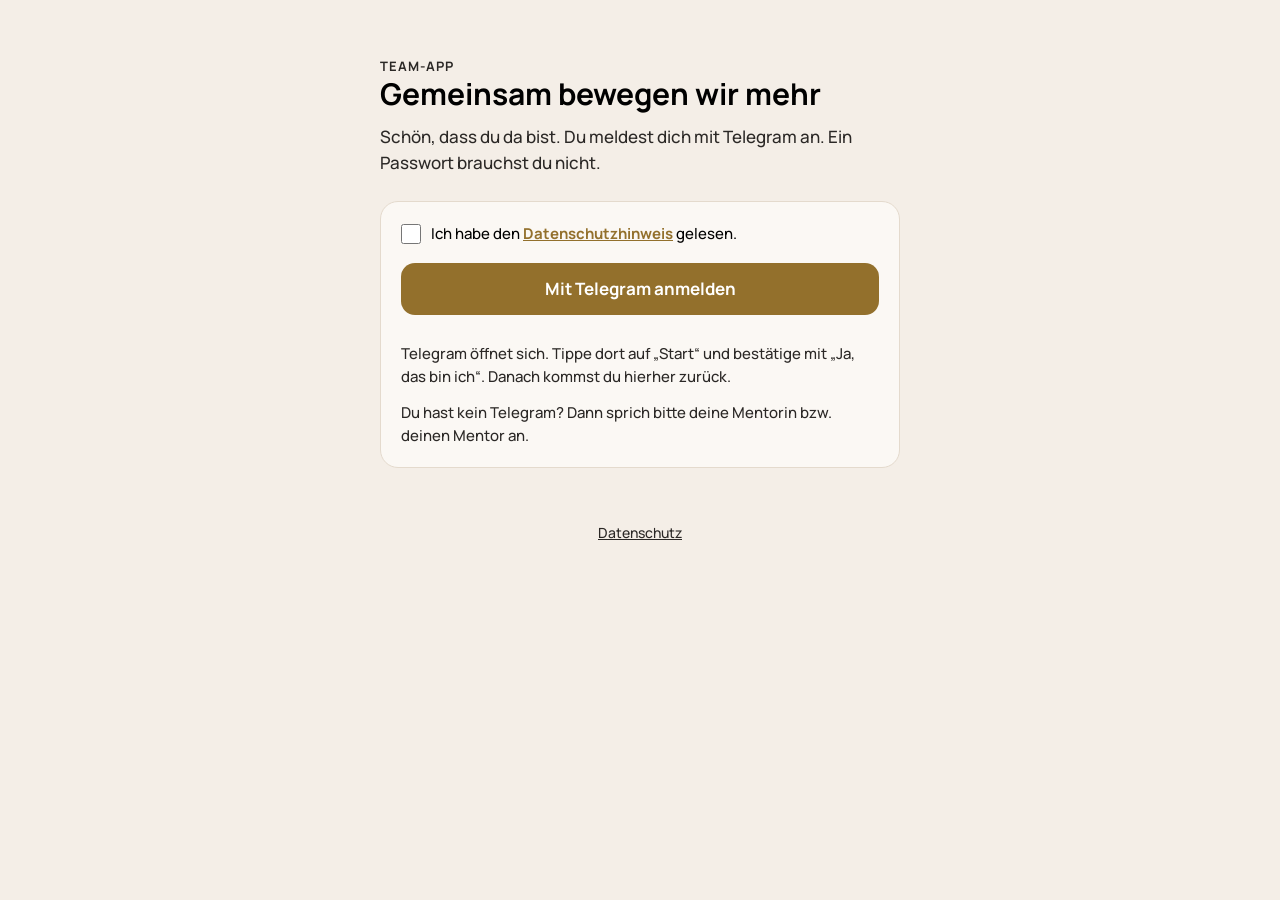
==== index.html @ bc896b73 "Add files via upload" ====
<!doctype html>
<html lang="de">
<head>
  <meta charset="utf-8">
  <meta name="viewport" content="width=device-width, initial-scale=1, viewport-fit=cover">
  <meta name="theme-color" content="#F4EEE7">
  <meta name="apple-mobile-web-app-capable" content="yes">
  <meta name="apple-mobile-web-app-status-bar-style" content="default">
  <meta name="robots" content="noindex">
  <title>Gemeinsam bewegen wir mehr</title>
  <link rel="manifest" href="manifest.webmanifest">
  <link rel="icon" href="icons/icon-192.png">
  <link rel="apple-touch-icon" href="icons/icon-192.png">
  <link rel="stylesheet" href="huelle.css">
</head>
<body>
  <main id="app" class="app" aria-live="polite"><p class="h-leise">Einen Moment …</p></main>
  <footer id="fuss" class="h-fuss" hidden></footer>
  <script src="config.js"></script>
  <script src="sb.js"></script>
  <script src="huelle.js"></script>
</body>
</html>
---- huelle.css ----
/* Grundaussehen der Hülle: Anmeldung, Warten, Admin. Das Kursaussehen kommt nach der Freigabe dazu. */
@font-face {
  font-family: "Manrope";
  src: url("schrift/manrope-latin.woff2") format("woff2");
  font-weight: 200 800; font-style: normal; font-display: swap;
  unicode-range: U+0000-00FF, U+0131, U+0152-0153, U+02BB-02BC, U+02C6, U+02DA, U+02DC, U+0304, U+0308, U+0329, U+2000-206F, U+20AC, U+2122, U+2191, U+2193, U+2212, U+2215, U+FEFF, U+FFFD;
}
@font-face {
  font-family: "Manrope";
  src: url("schrift/manrope-latin-ext.woff2") format("woff2");
  font-weight: 200 800; font-style: normal; font-display: swap;
  unicode-range: U+0100-02BA, U+02BD-02C5, U+02C7-02CC, U+02CE-02D7, U+02DD-02FF, U+0304, U+0308, U+0329, U+1D00-1DBF, U+1E00-1E9F, U+1EF2-1EFF, U+2020, U+20A0-20AB, U+20AD-20C0, U+2113, U+2C60-2C7F, U+A720-A7FF;
}

:root {
  --creme: #F4EEE7;
  --karte: #FBF8F4;
  --text: #000;
  --text-neben: #2B2826;
  --gold: #93702C;
  --linie: #E4DACD;
  --pink: #A8336A;
  --radius: 18px;
}

* { box-sizing: border-box; }
html { -webkit-text-size-adjust: 100%; }
body {
  margin: 0;
  background: var(--creme);
  color: var(--text);
  font-family: "Manrope", system-ui, -apple-system, "Segoe UI", sans-serif;
  font-size: 17px; font-weight: 500; line-height: 1.55;
  -webkit-font-smoothing: antialiased;
  overflow-x: hidden;
}
.app {
  max-width: 560px; margin: 0 auto;
  padding: max(28px, env(safe-area-inset-top)) 20px max(24px, env(safe-area-inset-bottom));
}

.h-kopf { padding: 16px 0 24px; }
.h-vorzeile { margin: 0 0 8px; font-size: 13px; font-weight: 700; letter-spacing: .08em; text-transform: uppercase; color: var(--gold); }
.h-kopf h1 { margin: 0; font-size: 30px; line-height: 1.2; font-weight: 700; }
.h-kopf p { margin: 12px 0 0; color: var(--text-neben); }

.h-karte { background: var(--karte); border: 1px solid var(--linie); border-radius: var(--radius); padding: 20px; margin: 0 0 16px; }
.h-karte h2 { margin: 0 0 8px; font-size: 20px; line-height: 1.3; }
.h-karte p { margin: 0 0 12px; }
.h-karte p:last-child { margin-bottom: 0; }

.h-feld { display: block; margin: 0 0 16px; }
.h-feld span { display: block; font-size: 15px; font-weight: 700; margin-bottom: 6px; }
.h-feld small { display: block; font-size: 14px; color: var(--text-neben); margin-top: 4px; }
.h-feld input {
  width: 100%; font: inherit; font-size: 17px; padding: 12px 14px;
  border: 1.5px solid var(--linie); border-radius: 12px; background: #fff; color: var(--text);
}
.h-feld input:focus { outline: none; border-color: var(--gold); }
.h-code { letter-spacing: .3em; font-size: 22px !important; text-align: center; }

.h-haken { display: flex; gap: 10px; align-items: flex-start; margin: 0 0 18px; font-size: 15px; }
.h-haken input { width: 20px; height: 20px; margin: 2px 0 0; accent-color: var(--gold); flex: none; }
.h-haken a, .h-link { color: var(--gold); font-weight: 700; text-decoration: underline; }

.h-knopf {
  display: flex; align-items: center; justify-content: center; gap: 8px; width: 100%;
  min-height: 52px; padding: 12px 18px; border: 0; border-radius: 14px;
  background: var(--gold); color: #fff; font: inherit; font-weight: 700; cursor: pointer; text-decoration: none;
}
.h-knopf.zweit { background: transparent; color: var(--gold); border: 1.5px solid var(--gold); margin-top: 10px; }
.h-knopf.klein { width: auto; min-height: 40px; padding: 8px 14px; font-size: 15px; }
.h-knopf.rot { background: transparent; color: var(--pink); border: 1.5px solid var(--pink); }
.h-knopf[disabled] { opacity: .5; cursor: default; }
.h-knopf:focus-visible, .h-link:focus-visible { outline: 2px solid var(--gold); outline-offset: 3px; }

.h-meldung { margin: 12px 0 0; font-size: 15px; font-weight: 600; color: var(--pink); min-height: 1em; }
.h-meldung.gut { color: var(--gold); }
.h-leise { color: var(--text-neben); font-size: 15px; }

.h-fuss {
  max-width: 560px; margin: 0 auto; padding: 8px 20px max(32px, env(safe-area-inset-bottom));
  display: flex; flex-wrap: wrap; gap: 6px 18px; justify-content: center;
  font-size: 14px; color: var(--text-neben);
}
.h-fuss a, .h-fuss button { color: var(--text-neben); background: none; border: 0; padding: 6px 0; font: inherit; text-decoration: underline; cursor: pointer; }

/* Admin */
.h-suche { margin: 0 0 16px; }
.h-person { display: flex; flex-wrap: wrap; gap: 8px 12px; align-items: center; justify-content: space-between; padding: 12px 0; border-top: 1px solid var(--linie); }
.h-person:first-of-type { border-top: 0; }
.h-person-name { font-weight: 700; }
.h-person-info { font-size: 14px; color: var(--text-neben); word-break: break-all; }
.h-person-knoepfe { display: flex; gap: 8px; flex-wrap: wrap; }
.h-zahl { display: inline-block; min-width: 26px; padding: 0 8px; border-radius: 13px; background: var(--gold); color: #fff; font-size: 14px; text-align: center; margin-left: 6px; }
.h-protokoll { font-size: 14px; white-space: pre-wrap; background: #fff; border: 1px solid var(--linie); border-radius: 12px; padding: 12px; max-height: 260px; overflow: auto; margin-top: 12px; }
.h-protokoll:empty { display: none; }
.h-datei input { font: inherit; font-size: 15px; max-width: 100%; }
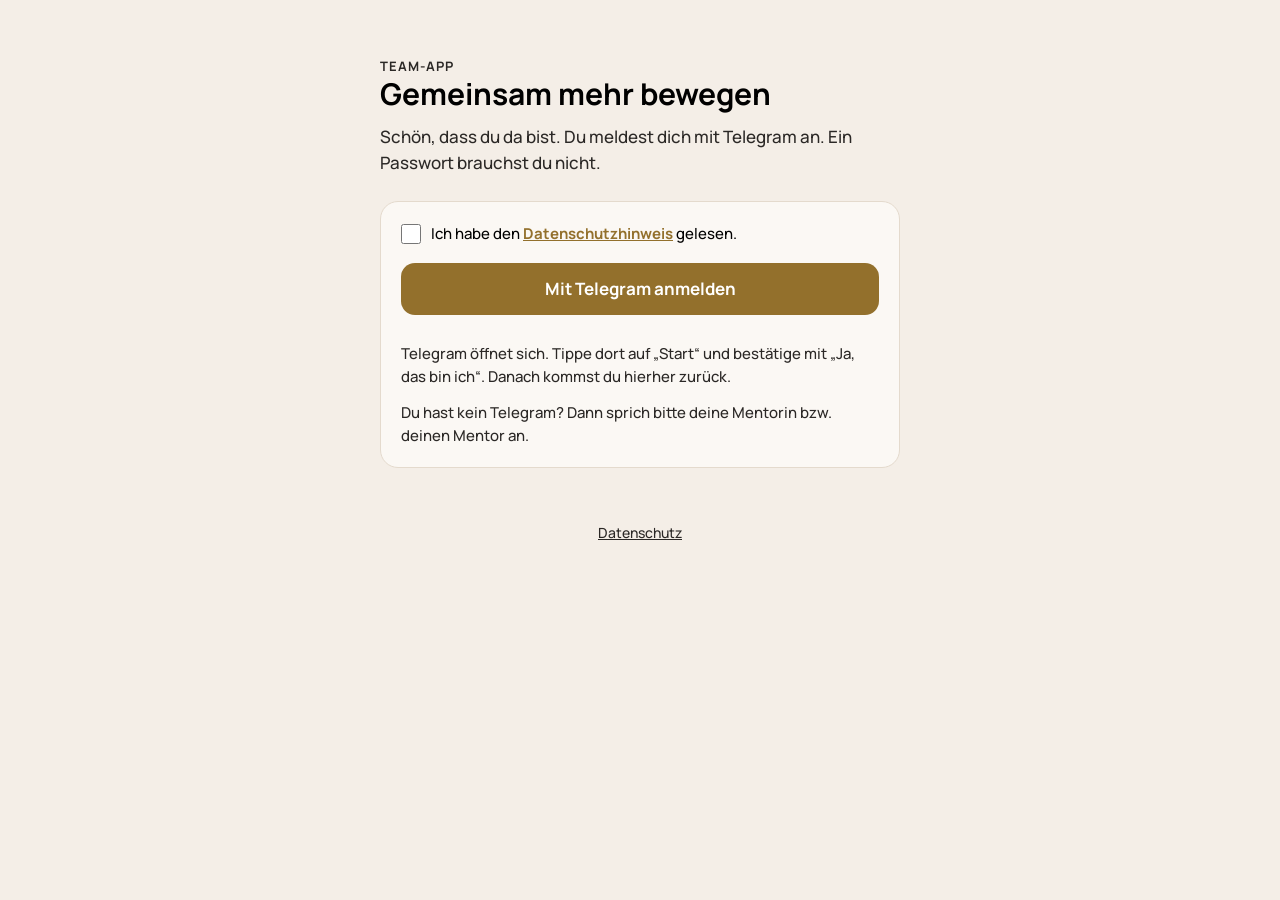
==== commit d2396a07: "Add files via upload" ====
--- a/index.html
+++ b/index.html
@@ -7,7 +7,7 @@
   <meta name="apple-mobile-web-app-capable" content="yes">
   <meta name="apple-mobile-web-app-status-bar-style" content="default">
   <meta name="robots" content="noindex">
-  <title>Gemeinsam bewegen wir mehr</title>
+  <title>Gemeinsam mehr bewegen</title>
   <link rel="manifest" href="manifest.webmanifest">
   <link rel="icon" href="icons/icon-192.png">
   <link rel="apple-touch-icon" href="icons/icon-192.png">
